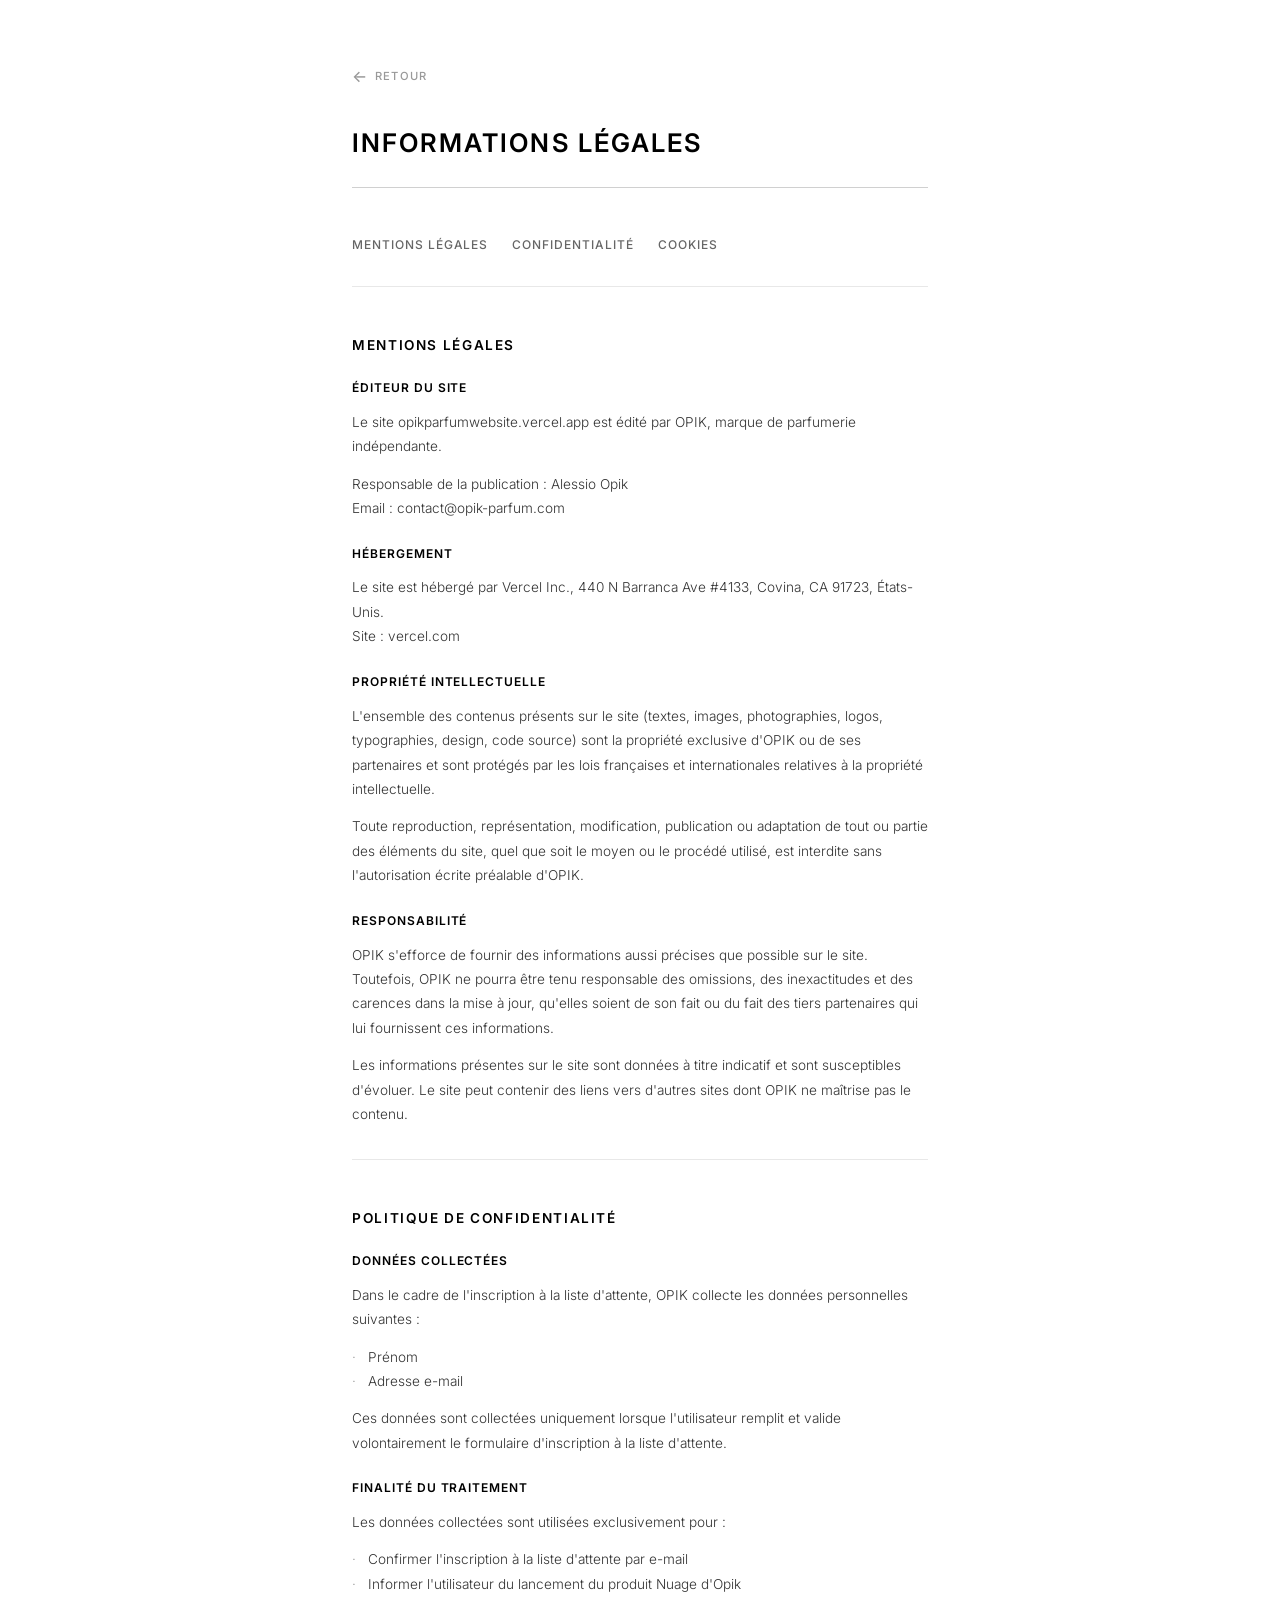
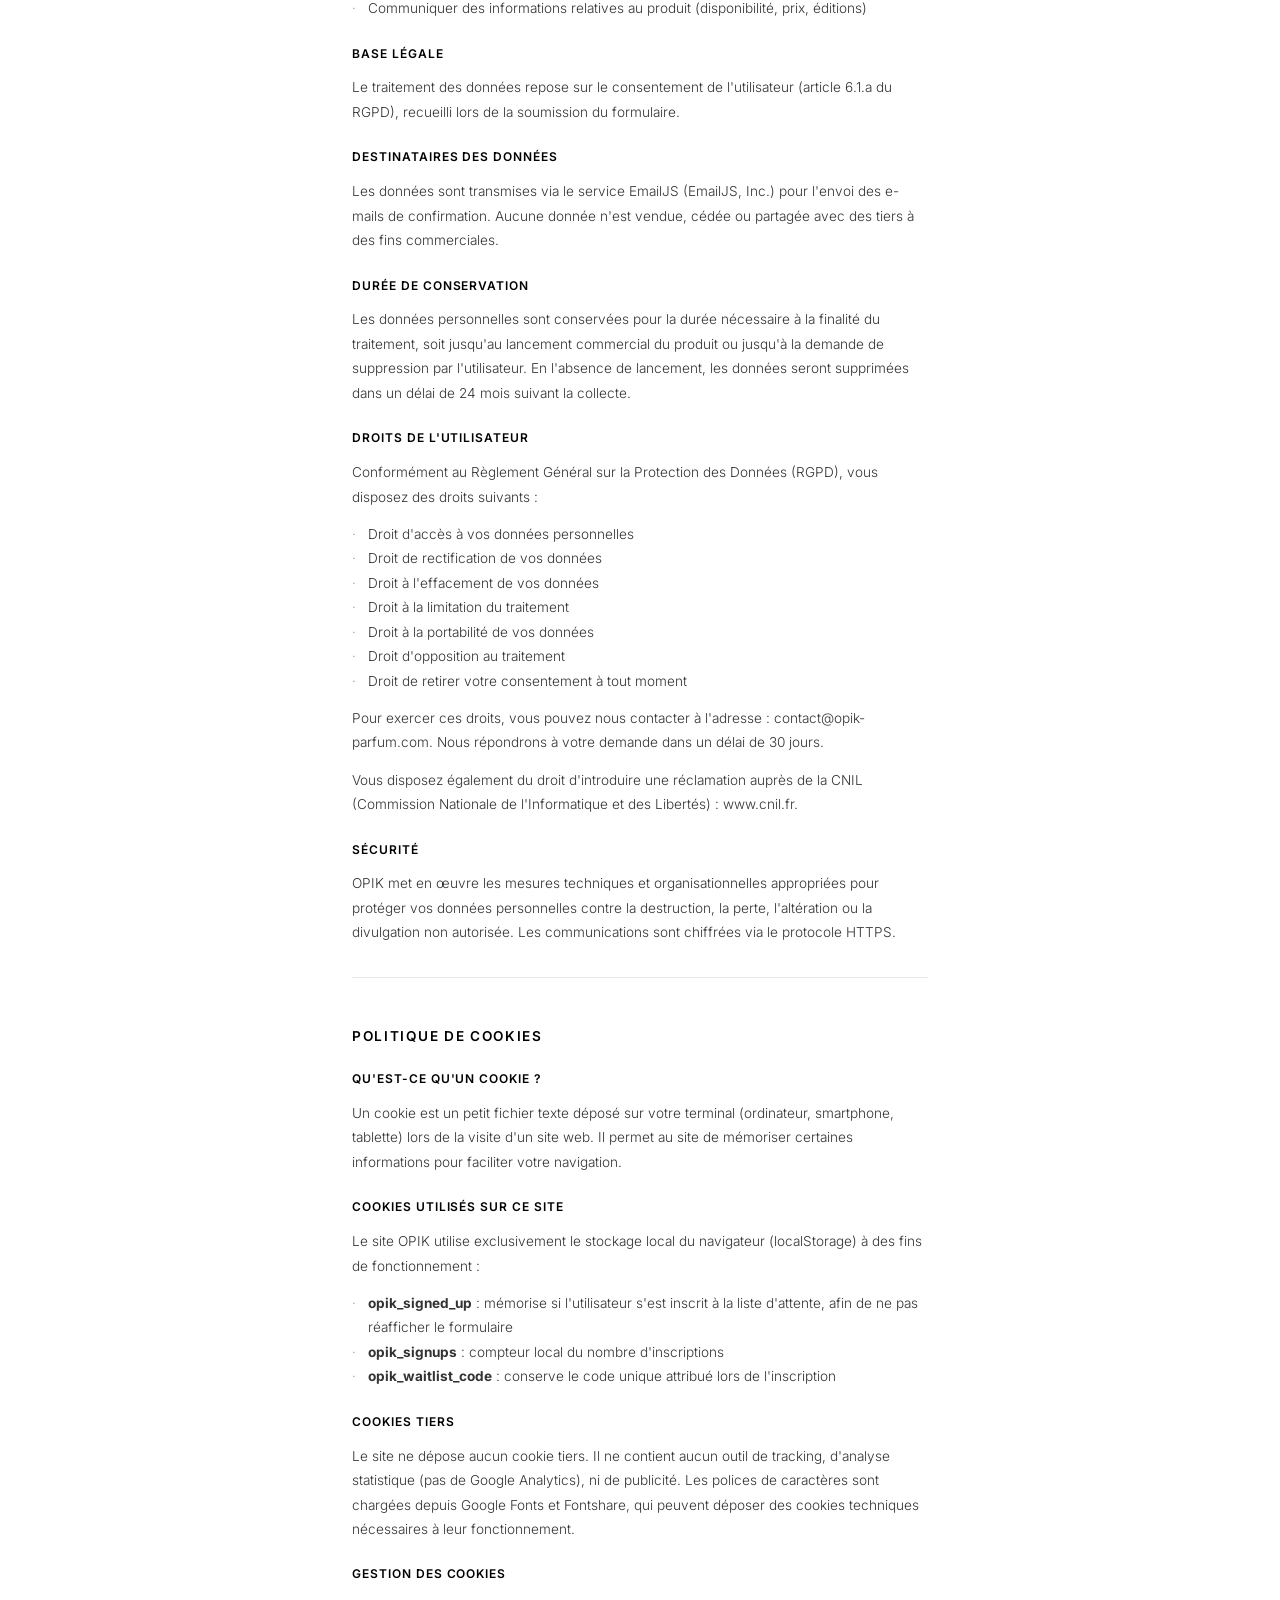
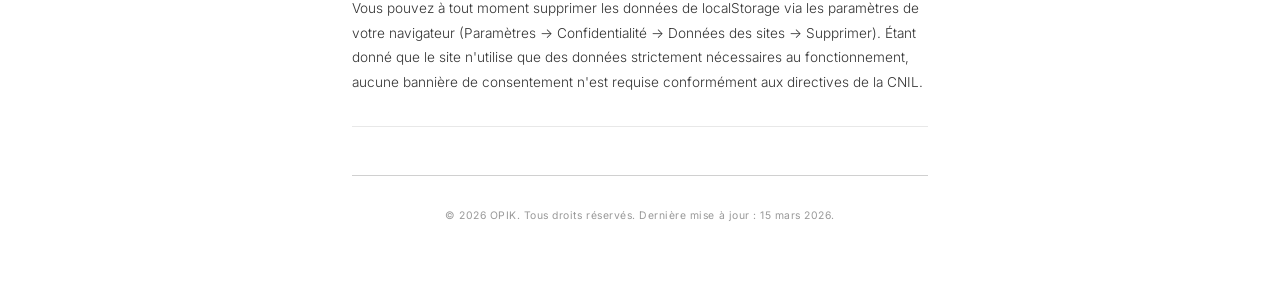
==== legal.html @ 7e567a43 "Extrait de Parfum, sticky bar earlier, legal page" ====
<!DOCTYPE html>
<html lang="fr">
<head>
    <meta charset="UTF-8">
    <meta name="viewport" content="width=device-width, initial-scale=1.0, viewport-fit=cover">
    <title>OPIK | Informations légales</title>
    <link rel="stylesheet" href="css/style.css">
    <link rel="preconnect" href="https://fonts.googleapis.com">
    <link rel="preconnect" href="https://fonts.gstatic.com" crossorigin>
    <link href="https://fonts.googleapis.com/css2?family=Inter:wght@300;400;500;600&display=swap" rel="stylesheet">
    <link href="https://api.fontshare.com/v2/css?f[]=cal-sans@1&display=swap" rel="stylesheet">
    <meta name="description" content="Mentions légales, politique de confidentialité et cookies du site OPIK.">
    <style>
        .legal {
            max-width: 640px;
            margin: 0 auto;
            padding: 3rem 1.5rem 4rem;
        }

        .legal__back {
            display: inline-flex;
            align-items: center;
            gap: 0.4rem;
            font-size: 0.7rem;
            font-weight: 500;
            letter-spacing: 0.12em;
            text-transform: uppercase;
            color: var(--grey-400);
            text-decoration: none;
            margin-bottom: 2.5rem;
            transition: color 0.3s ease;
        }

        .legal__back:hover {
            color: var(--black);
        }

        .legal__back-arrow {
            font-size: 1rem;
            line-height: 1;
        }

        .legal__page-title {
            font-family: var(--font-heading);
            font-size: 1.4rem;
            font-weight: 600;
            letter-spacing: 0.08em;
            text-transform: uppercase;
            margin-bottom: 3rem;
            padding-bottom: 1.5rem;
            border-bottom: 1px solid var(--grey-200);
        }

        .legal__nav {
            display: flex;
            flex-direction: column;
            gap: 0.6rem;
            margin-bottom: 3rem;
            padding-bottom: 2rem;
            border-bottom: 1px solid var(--grey-100);
        }

        .legal__nav-link {
            font-size: 0.75rem;
            font-weight: 500;
            letter-spacing: 0.08em;
            text-transform: uppercase;
            color: var(--grey-600);
            text-decoration: none;
            transition: color 0.3s ease;
        }

        .legal__nav-link:hover {
            color: var(--black);
        }

        .legal__section {
            margin-bottom: 3rem;
            padding-bottom: 2rem;
            border-bottom: 1px solid var(--grey-100);
        }

        .legal__section:last-child {
            border-bottom: none;
            margin-bottom: 0;
        }

        .legal__title {
            font-family: var(--font-heading);
            font-size: 0.85rem;
            font-weight: 600;
            letter-spacing: 0.12em;
            text-transform: uppercase;
            margin-bottom: 1.5rem;
        }

        .legal__subtitle {
            font-family: var(--font-heading);
            font-size: 0.75rem;
            font-weight: 600;
            letter-spacing: 0.08em;
            text-transform: uppercase;
            margin-top: 1.5rem;
            margin-bottom: 0.8rem;
        }

        .legal__text {
            font-size: 0.85rem;
            font-weight: 300;
            line-height: 1.8;
            color: var(--grey-800);
            margin-bottom: 0.8rem;
        }

        .legal__text:last-child {
            margin-bottom: 0;
        }

        .legal__list {
            list-style: none;
            padding: 0;
            margin: 0.5rem 0 0.8rem;
        }

        .legal__list li {
            font-size: 0.85rem;
            font-weight: 300;
            line-height: 1.8;
            color: var(--grey-800);
            padding-left: 1rem;
            position: relative;
        }

        .legal__list li::before {
            content: '·';
            position: absolute;
            left: 0;
            color: var(--grey-400);
        }

        .legal__footer {
            text-align: center;
            padding-top: 2rem;
            margin-top: 2rem;
            border-top: 1px solid var(--grey-200);
        }

        .legal__footer-text {
            font-size: 0.65rem;
            color: var(--grey-400);
            letter-spacing: 0.05em;
        }

        @media (min-width: 768px) {
            .legal {
                padding: 4rem 2rem 5rem;
            }

            .legal__page-title {
                font-size: 1.6rem;
            }

            .legal__nav {
                flex-direction: row;
                gap: 1.5rem;
            }
        }
    </style>
</head>
<body>

    <main class="legal">

        <a href="index.html" class="legal__back">
            <span class="legal__back-arrow">←</span>
            Retour
        </a>

        <h1 class="legal__page-title">Informations légales</h1>

        <!-- Navigation -->
        <nav class="legal__nav">
            <a href="#mentions" class="legal__nav-link">Mentions légales</a>
            <a href="#confidentialite" class="legal__nav-link">Confidentialité</a>
            <a href="#cookies" class="legal__nav-link">Cookies</a>
        </nav>

        <!-- 1. Mentions légales -->
        <section class="legal__section" id="mentions">
            <h2 class="legal__title">Mentions légales</h2>

            <h3 class="legal__subtitle">Éditeur du site</h3>
            <p class="legal__text">
                Le site opikparfumwebsite.vercel.app est édité par OPIK, marque de parfumerie indépendante.
            </p>
            <p class="legal__text">
                Responsable de la publication : Alessio Opik<br>
                Email : <a href="mailto:contact@opik-parfum.com" style="color: inherit;">contact@opik-parfum.com</a>
            </p>

            <h3 class="legal__subtitle">Hébergement</h3>
            <p class="legal__text">
                Le site est hébergé par Vercel Inc., 440 N Barranca Ave #4133, Covina, CA 91723, États-Unis.<br>
                Site : <a href="https://vercel.com" style="color: inherit;" target="_blank" rel="noopener">vercel.com</a>
            </p>

            <h3 class="legal__subtitle">Propriété intellectuelle</h3>
            <p class="legal__text">
                L'ensemble des contenus présents sur le site (textes, images, photographies, logos, typographies, design, code source) sont la propriété exclusive d'OPIK ou de ses partenaires et sont protégés par les lois françaises et internationales relatives à la propriété intellectuelle.
            </p>
            <p class="legal__text">
                Toute reproduction, représentation, modification, publication ou adaptation de tout ou partie des éléments du site, quel que soit le moyen ou le procédé utilisé, est interdite sans l'autorisation écrite préalable d'OPIK.
            </p>

            <h3 class="legal__subtitle">Responsabilité</h3>
            <p class="legal__text">
                OPIK s'efforce de fournir des informations aussi précises que possible sur le site. Toutefois, OPIK ne pourra être tenu responsable des omissions, des inexactitudes et des carences dans la mise à jour, qu'elles soient de son fait ou du fait des tiers partenaires qui lui fournissent ces informations.
            </p>
            <p class="legal__text">
                Les informations présentes sur le site sont données à titre indicatif et sont susceptibles d'évoluer. Le site peut contenir des liens vers d'autres sites dont OPIK ne maîtrise pas le contenu.
            </p>
        </section>

        <!-- 2. Politique de confidentialité -->
        <section class="legal__section" id="confidentialite">
            <h2 class="legal__title">Politique de confidentialité</h2>

            <h3 class="legal__subtitle">Données collectées</h3>
            <p class="legal__text">
                Dans le cadre de l'inscription à la liste d'attente, OPIK collecte les données personnelles suivantes :
            </p>
            <ul class="legal__list">
                <li>Prénom</li>
                <li>Adresse e-mail</li>
            </ul>
            <p class="legal__text">
                Ces données sont collectées uniquement lorsque l'utilisateur remplit et valide volontairement le formulaire d'inscription à la liste d'attente.
            </p>

            <h3 class="legal__subtitle">Finalité du traitement</h3>
            <p class="legal__text">
                Les données collectées sont utilisées exclusivement pour :
            </p>
            <ul class="legal__list">
                <li>Confirmer l'inscription à la liste d'attente par e-mail</li>
                <li>Informer l'utilisateur du lancement du produit Nuage d'Opik</li>
                <li>Communiquer des informations relatives au produit (disponibilité, prix, éditions)</li>
            </ul>

            <h3 class="legal__subtitle">Base légale</h3>
            <p class="legal__text">
                Le traitement des données repose sur le consentement de l'utilisateur (article 6.1.a du RGPD), recueilli lors de la soumission du formulaire.
            </p>

            <h3 class="legal__subtitle">Destinataires des données</h3>
            <p class="legal__text">
                Les données sont transmises via le service EmailJS (EmailJS, Inc.) pour l'envoi des e-mails de confirmation. Aucune donnée n'est vendue, cédée ou partagée avec des tiers à des fins commerciales.
            </p>

            <h3 class="legal__subtitle">Durée de conservation</h3>
            <p class="legal__text">
                Les données personnelles sont conservées pour la durée nécessaire à la finalité du traitement, soit jusqu'au lancement commercial du produit ou jusqu'à la demande de suppression par l'utilisateur. En l'absence de lancement, les données seront supprimées dans un délai de 24 mois suivant la collecte.
            </p>

            <h3 class="legal__subtitle">Droits de l'utilisateur</h3>
            <p class="legal__text">
                Conformément au Règlement Général sur la Protection des Données (RGPD), vous disposez des droits suivants :
            </p>
            <ul class="legal__list">
                <li>Droit d'accès à vos données personnelles</li>
                <li>Droit de rectification de vos données</li>
                <li>Droit à l'effacement de vos données</li>
                <li>Droit à la limitation du traitement</li>
                <li>Droit à la portabilité de vos données</li>
                <li>Droit d'opposition au traitement</li>
                <li>Droit de retirer votre consentement à tout moment</li>
            </ul>
            <p class="legal__text">
                Pour exercer ces droits, vous pouvez nous contacter à l'adresse : <a href="mailto:contact@opik-parfum.com" style="color: inherit;">contact@opik-parfum.com</a>. Nous répondrons à votre demande dans un délai de 30 jours.
            </p>
            <p class="legal__text">
                Vous disposez également du droit d'introduire une réclamation auprès de la CNIL (Commission Nationale de l'Informatique et des Libertés) : <a href="https://www.cnil.fr" style="color: inherit;" target="_blank" rel="noopener">www.cnil.fr</a>.
            </p>

            <h3 class="legal__subtitle">Sécurité</h3>
            <p class="legal__text">
                OPIK met en œuvre les mesures techniques et organisationnelles appropriées pour protéger vos données personnelles contre la destruction, la perte, l'altération ou la divulgation non autorisée. Les communications sont chiffrées via le protocole HTTPS.
            </p>
        </section>

        <!-- 3. Cookies -->
        <section class="legal__section" id="cookies">
            <h2 class="legal__title">Politique de cookies</h2>

            <h3 class="legal__subtitle">Qu'est-ce qu'un cookie ?</h3>
            <p class="legal__text">
                Un cookie est un petit fichier texte déposé sur votre terminal (ordinateur, smartphone, tablette) lors de la visite d'un site web. Il permet au site de mémoriser certaines informations pour faciliter votre navigation.
            </p>

            <h3 class="legal__subtitle">Cookies utilisés sur ce site</h3>
            <p class="legal__text">
                Le site OPIK utilise exclusivement le stockage local du navigateur (localStorage) à des fins de fonctionnement :
            </p>
            <ul class="legal__list">
                <li><strong>opik_signed_up</strong> : mémorise si l'utilisateur s'est inscrit à la liste d'attente, afin de ne pas réafficher le formulaire</li>
                <li><strong>opik_signups</strong> : compteur local du nombre d'inscriptions</li>
                <li><strong>opik_waitlist_code</strong> : conserve le code unique attribué lors de l'inscription</li>
            </ul>

            <h3 class="legal__subtitle">Cookies tiers</h3>
            <p class="legal__text">
                Le site ne dépose aucun cookie tiers. Il ne contient aucun outil de tracking, d'analyse statistique (pas de Google Analytics), ni de publicité. Les polices de caractères sont chargées depuis Google Fonts et Fontshare, qui peuvent déposer des cookies techniques nécessaires à leur fonctionnement.
            </p>

            <h3 class="legal__subtitle">Gestion des cookies</h3>
            <p class="legal__text">
                Vous pouvez à tout moment supprimer les données de localStorage via les paramètres de votre navigateur (Paramètres → Confidentialité → Données des sites → Supprimer). Étant donné que le site n'utilise que des données strictement nécessaires au fonctionnement, aucune bannière de consentement n'est requise conformément aux directives de la CNIL.
            </p>
        </section>

        <!-- Footer -->
        <div class="legal__footer">
            <p class="legal__footer-text">© 2026 OPIK. Tous droits réservés. Dernière mise à jour : 15 mars 2026.</p>
        </div>

    </main>

</body>
</html>
---- css/style.css ----
/* ============================================
   OPIK | Nuage d'Opik
   Style inspiré Balenciaga: brutalist-minimal,
   typographie forte, noir & blanc, mobile-first
   ============================================ */

/* --- Reset & Base --- */
*, *::before, *::after {
    margin: 0;
    padding: 0;
    box-sizing: border-box;
}

:root {
    --black: #000000;
    --white: #ffffff;
    --off-white: #f5f5f5;
    --grey-100: #e8e8e8;
    --grey-200: #d0d0d0;
    --grey-400: #999999;
    --grey-600: #666666;
    --grey-800: #333333;
    --font-primary: 'Inter', -apple-system, BlinkMacSystemFont, 'Helvetica Neue', Arial, sans-serif;
    --font-heading: 'Cal Sans', 'Inter', sans-serif;
    --transition: all 0.3s cubic-bezier(0.25, 0.46, 0.45, 0.94);
}

html {
    font-size: 16px;
    scroll-behavior: smooth;
    -webkit-font-smoothing: antialiased;
    -moz-osx-font-smoothing: grayscale;
    -webkit-text-size-adjust: 100%;
}

body {
    font-family: var(--font-primary);
    background-color: var(--white);
    color: var(--black);
    line-height: 1.5;
    overflow-x: hidden;
}

a {
    color: inherit;
    text-decoration: none;
}

img {
    max-width: 100%;
    display: block;
}

/* --- Typography (Balenciaga-inspired: uppercase, tight tracking, bold presence) --- */
.section-title {
    font-family: var(--font-heading);
    font-size: 0.7rem;
    font-weight: 600;
    letter-spacing: 0.2em;
    text-transform: uppercase;
    margin-bottom: 2rem;
    color: var(--grey-600);
}

/* --- Hero (fullscreen image + overlay text) --- */
.hero {
    position: relative;
    min-height: 100vh;
    min-height: 100dvh;
    display: flex;
    align-items: flex-end;
    justify-content: center;
    overflow: hidden;
    background: var(--black);
}

.hero__image {
    position: absolute;
    inset: 0;
    width: 100%;
    height: 100%;
    object-fit: cover;
    object-position: center;
    opacity: 0;
    animation: fadeIn 1.2s ease forwards;
    animation-delay: 0.2s;
}

.hero__overlay {
    position: absolute;
    inset: 0;
    background: linear-gradient(
        to top,
        rgba(0, 0, 0, 0.7) 0%,
        rgba(0, 0, 0, 0.15) 50%,
        rgba(0, 0, 0, 0.05) 100%
    );
    z-index: 1;
}

.hero__content {
    position: relative;
    z-index: 2;
    text-align: center;
    padding: 0 1.5rem 3rem;
    padding-bottom: calc(3rem + env(safe-area-inset-bottom, 0px));
    opacity: 0;
    animation: fadeInUp 1s ease forwards;
    animation-delay: 0.6s;
    width: 100%;
}

.hero__tag {
    display: inline-block;
    font-size: 0.6rem;
    font-weight: 500;
    letter-spacing: 0.25em;
    text-transform: uppercase;
    color: rgba(255, 255, 255, 0.7);
    border: 1px solid rgba(255, 255, 255, 0.3);
    padding: 0.35rem 1rem;
    margin-bottom: 1.2rem;
}

.hero__title {
    font-family: var(--font-heading);
    font-size: clamp(1.8rem, 7vw, 2.2rem);
    font-weight: 600;
    letter-spacing: 0.08em;
    text-transform: uppercase;
    line-height: 1.1;
    margin-bottom: 0.5rem;
    color: var(--white);
}

.hero__subtitle {
    font-size: 0.7rem;
    font-weight: 400;
    letter-spacing: 0.2em;
    text-transform: uppercase;
    color: rgba(255, 255, 255, 0.6);
    margin-bottom: 1rem;
}

.hero__price {
    font-size: 1rem;
    font-weight: 400;
    letter-spacing: 0.05em;
    color: var(--white);
}

/* --- Accordions --- */
.accordions {
    padding: 0 1.5rem;
}

.accordions__inner {
    max-width: 600px;
    margin: 0 auto;
}

.accordion {
    border-bottom: 1px solid var(--grey-200);
}

.accordion:first-child {
    border-top: 1px solid var(--grey-200);
}

.accordion__header {
    display: flex;
    align-items: center;
    justify-content: space-between;
    width: 100%;
    padding: 1.4rem 0;
    background: none;
    border: none;
    cursor: pointer;
    font-family: var(--font-heading);
    font-size: 0.75rem;
    font-weight: 600;
    letter-spacing: 0.15em;
    text-transform: uppercase;
    color: var(--black);
    text-align: left;
    transition: var(--transition);
}

.accordion__header:hover {
    opacity: 0.6;
}

.accordion__icon {
    position: relative;
    width: 16px;
    height: 16px;
    flex-shrink: 0;
}

.accordion__icon::before,
.accordion__icon::after {
    content: '';
    position: absolute;
    background: var(--black);
    transition: transform 0.3s ease;
}

/* Horizontal bar */
.accordion__icon::before {
    top: 50%;
    left: 0;
    right: 0;
    height: 1.5px;
    transform: translateY(-50%);
}

/* Vertical bar */
.accordion__icon::after {
    left: 50%;
    top: 0;
    bottom: 0;
    width: 1.5px;
    transform: translateX(-50%);
}

/* When open: rotate vertical bar to form a minus */
.accordion.is-open .accordion__icon::after {
    transform: translateX(-50%) rotate(90deg);
}

.accordion__body {
    max-height: 0;
    overflow: hidden;
    transition: max-height 0.4s cubic-bezier(0.25, 0.46, 0.45, 0.94);
}

.accordion.is-open .accordion__body {
    max-height: 600px;
}

.accordion__content {
    padding-bottom: 1.8rem;
}

.accordion__text {
    font-size: 0.88rem;
    font-weight: 300;
    line-height: 1.75;
    color: var(--grey-800);
    margin-bottom: 1rem;
}

.accordion__text:last-child {
    margin-bottom: 0;
}

.accordion__text--small {
    font-size: 0.75rem;
    color: var(--grey-400);
}

.accordion__keynotes {
    margin-top: 1.5rem;
    padding-top: 1.5rem;
    border-top: 1px solid var(--grey-100);
}

.accordion__keynotes-label {
    display: block;
    font-family: var(--font-heading);
    font-size: 0.65rem;
    font-weight: 600;
    letter-spacing: 0.12em;
    text-transform: uppercase;
    color: var(--black);
    margin-bottom: 0.3rem;
}

.accordion__keynotes-list {
    font-size: 0.85rem;
    font-weight: 300;
    line-height: 1.7;
    color: var(--grey-800);
}

.accordion__specs {
    margin-top: 1.2rem;
    padding-top: 1.2rem;
    border-top: 1px solid var(--grey-100);
}

/* --- Gallery (slider, one image at a time) --- */
.gallery {
    width: 100%;
    overflow: hidden;
    margin-top: 2.5rem;
    -webkit-overflow-scrolling: touch;
}

.gallery__slider {
    position: relative;
    width: 100%;
    height: 100vw;
    max-height: 500px;
    overflow: hidden;
    touch-action: pan-y pinch-zoom;
    cursor: grab;
    -webkit-user-select: none;
    user-select: none;
}

.gallery__slider:active {
    cursor: grabbing;
}

.gallery__track {
    display: flex;
    height: 100%;
    transition: transform 0.4s cubic-bezier(0.25, 0.46, 0.45, 0.94);
    will-change: transform;
}

.gallery__slide {
    min-width: 100%;
    width: 100%;
    height: 100%;
    flex-shrink: 0;
    overflow: hidden;
    background: var(--off-white);
}

.gallery__img {
    width: 100%;
    height: 100%;
    object-fit: cover;
    object-position: center;
    display: block;
    -webkit-user-select: none;
    user-select: none;
    -webkit-user-drag: none;
    pointer-events: none;
}

.gallery__dots {
    display: flex;
    justify-content: center;
    gap: 8px;
    padding: 1rem 0;
}

.gallery__dot {
    width: 7px;
    height: 7px;
    border-radius: 50%;
    background: var(--grey-200);
    border: none;
    padding: 0;
    cursor: pointer;
    transition: background 0.3s ease;
}

.gallery__dot.is-active {
    background: var(--black);
}

/* --- Reviews (card style) --- */
.reviews {
    padding: 3rem 1.5rem;
    padding-bottom: calc(3rem + 80px + env(safe-area-inset-bottom, 0px));
}

.reviews__inner {
    max-width: 600px;
    margin: 0 auto;
}

.reviews__list {
    display: flex;
    flex-direction: column;
    gap: 0;
}

.review {
    padding: 1.8rem 0;
    border-bottom: 1px solid var(--grey-100);
}

.review:first-child {
    border-top: 1px solid var(--grey-100);
}

.review__top {
    display: flex;
    justify-content: space-between;
    align-items: center;
    margin-bottom: 0.8rem;
}

.review__stars {
    font-size: 0.8rem;
    letter-spacing: 0.05em;
    color: var(--black);
}

.review__date {
    font-size: 0.7rem;
    font-weight: 400;
    color: var(--grey-400);
}

.review__title {
    font-family: var(--font-heading);
    font-size: 0.95rem;
    font-weight: 600;
    letter-spacing: 0.02em;
    text-transform: uppercase;
    color: var(--black);
    margin-bottom: 0.8rem;
}

.review__author {
    font-size: 0.85rem;
    font-weight: 500;
    color: var(--black);
    margin-bottom: 0.8rem;
}

.review__text {
    font-size: 0.88rem;
    font-weight: 300;
    line-height: 1.7;
    color: var(--grey-800);
    margin-bottom: 1rem;
}

.review__meta {
    margin-bottom: 0.6rem;
}

.review__meta-label {
    font-size: 0.75rem;
    font-weight: 300;
    color: var(--grey-400);
}

.review__meta-value {
    display: block;
    font-size: 0.85rem;
    font-weight: 500;
    color: var(--black);
    margin-top: 0.15rem;
}

.review__recommend {
    font-size: 0.8rem;
    font-weight: 300;
    color: var(--grey-600);
    margin-top: 0.8rem;
}

/* --- Sticky Bottom Bar --- */
.sticky-bar {
    position: fixed;
    bottom: 0;
    left: 0;
    right: 0;
    z-index: 999;
    background: var(--white);
    border-top: 1px solid var(--grey-100);
    padding: 0.8rem 1.5rem;
    padding-bottom: calc(0.8rem + env(safe-area-inset-bottom, 0px));
    transform: translateY(100%);
    transition: transform 0.4s cubic-bezier(0.25, 0.46, 0.45, 0.94);
}

.sticky-bar.is-visible {
    transform: translateY(0);
}

.sticky-bar__inner {
    max-width: 600px;
    margin: 0 auto;
    display: flex;
    align-items: center;
    justify-content: space-between;
    gap: 1rem;
}

.sticky-bar__info {
    display: flex;
    flex-direction: column;
    gap: 0.1rem;
}

.sticky-bar__name {
    font-family: var(--font-heading);
    font-size: 0.75rem;
    font-weight: 600;
    letter-spacing: 0.05em;
    text-transform: uppercase;
}

.sticky-bar__price {
    font-size: 0.8rem;
    font-weight: 400;
    color: var(--grey-600);
}

.sticky-bar__btn {
    display: inline-flex;
    align-items: center;
    justify-content: center;
    padding: 0.85rem 1.2rem;
    font-family: var(--font-primary);
    font-size: 0.6rem;
    font-weight: 500;
    letter-spacing: 0.15em;
    text-transform: uppercase;
    background: var(--black);
    color: var(--white);
    border: none;
    cursor: pointer;
    transition: var(--transition);
    white-space: nowrap;
    flex-shrink: 0;
}

.sticky-bar__btn:hover {
    background: var(--grey-800);
}

.sticky-bar__btn:active {
    transform: scale(0.98);
}

.sticky-bar__btn--confirmed {
    background: var(--grey-400);
    pointer-events: none;
}

/* --- Modal --- */
.modal {
    position: fixed;
    inset: 0;
    z-index: 2000;
    display: flex;
    align-items: flex-end;
    justify-content: center;
    pointer-events: none;
    opacity: 0;
    transition: opacity 0.3s ease;
}

.modal.is-open {
    pointer-events: auto;
    opacity: 1;
}

.modal__overlay {
    position: absolute;
    inset: 0;
    background: rgba(0, 0, 0, 0.5);
}

.modal__content {
    position: relative;
    width: 100%;
    max-width: 500px;
    background: var(--white);
    padding: 2rem 1.5rem 2.5rem;
    padding-bottom: calc(2.5rem + env(safe-area-inset-bottom, 0px));
    border-radius: 12px 12px 0 0;
    transform: translateY(100%);
    transition: transform 0.4s cubic-bezier(0.25, 0.46, 0.45, 0.94);
    max-height: 90vh;
    max-height: 90dvh;
    overflow-y: auto;
}

.modal.is-open .modal__content {
    transform: translateY(0);
}

.modal__close {
    position: absolute;
    top: 1rem;
    right: 1.2rem;
    background: none;
    border: none;
    font-size: 1.1rem;
    color: var(--grey-400);
    cursor: pointer;
    padding: 0.3rem;
    transition: var(--transition);
}

.modal__close:hover {
    color: var(--black);
}

.modal__title {
    font-family: var(--font-heading);
    font-size: 1rem;
    font-weight: 600;
    letter-spacing: 0.08em;
    text-transform: uppercase;
    margin-bottom: 1.2rem;
}

.modal__counter {
    display: flex;
    flex-direction: column;
    align-items: center;
    gap: 0.2rem;
    margin-bottom: 1.5rem;
}

.modal__counter-number {
    font-size: 2rem;
    font-weight: 300;
    letter-spacing: 0.05em;
}

.modal__counter-label {
    font-size: 0.6rem;
    font-weight: 400;
    letter-spacing: 0.15em;
    text-transform: uppercase;
    color: var(--grey-400);
}

.modal__form {
    display: flex;
    flex-direction: column;
    gap: 0.75rem;
    margin-bottom: 1rem;
}

.modal__input {
    width: 100%;
    padding: 0.9rem 1rem;
    font-family: var(--font-primary);
    font-size: 0.8rem;
    font-weight: 300;
    letter-spacing: 0.05em;
    background: transparent;
    border: 1px solid var(--grey-200);
    color: var(--black);
    outline: none;
    transition: var(--transition);
}

.modal__input::placeholder {
    color: var(--grey-400);
}

.modal__input:focus {
    border-color: var(--black);
}

.modal__btn {
    width: 100%;
    padding: 0.9rem 2rem;
    font-family: var(--font-primary);
    font-size: 0.7rem;
    font-weight: 500;
    letter-spacing: 0.2em;
    text-transform: uppercase;
    background: var(--black);
    color: var(--white);
    border: none;
    cursor: pointer;
    transition: var(--transition);
}

.modal__btn:hover {
    background: var(--grey-800);
}

.modal__btn--confirmed {
    background: var(--grey-400);
    pointer-events: none;
}

.modal__note {
    font-size: 0.65rem;
    font-weight: 300;
    color: var(--grey-400);
    text-align: center;
    letter-spacing: 0.03em;
}

/* Thank you message */
.modal__thanks {
    display: none;
    text-align: center;
    padding: 1rem 0;
}

.modal__thanks.is-visible {
    display: block;
}

.modal__thanks-icon {
    width: 48px;
    height: 48px;
    margin: 0 auto 1rem;
    border-radius: 50%;
    background: var(--black);
    color: var(--white);
    display: flex;
    align-items: center;
    justify-content: center;
    font-size: 1.2rem;
}

.modal__thanks-title {
    font-family: var(--font-heading);
    font-size: 1.1rem;
    font-weight: 600;
    letter-spacing: 0.08em;
    text-transform: uppercase;
    margin-bottom: 0.6rem;
}

.modal__thanks-text {
    font-size: 0.85rem;
    font-weight: 300;
    line-height: 1.6;
    color: var(--grey-600);
}

.modal__thanks-code {
    display: flex;
    flex-direction: column;
    align-items: center;
    gap: 0.3rem;
    margin-top: 1.5rem;
    padding: 1rem 1.5rem;
    border: 1px solid var(--grey-200);
}

.modal__thanks-code-label {
    font-size: 0.65rem;
    letter-spacing: 0.15em;
    text-transform: uppercase;
    color: var(--grey-500);
}

.modal__thanks-code-value {
    font-family: var(--font-heading);
    font-size: 1.5rem;
    letter-spacing: 0.2em;
    color: var(--black);
}

/* --- Footer --- */
.footer {
    padding: 3rem 1.5rem;
    padding-bottom: calc(3rem + 80px + env(safe-area-inset-bottom, 0px));
    background: var(--black);
    color: var(--white);
}

.footer__inner {
    max-width: 600px;
    margin: 0 auto;
    text-align: center;
}

.footer__top {
    margin-bottom: 2rem;
}

.footer__logo {
    font-family: var(--font-heading);
    display: block;
    font-size: 1.1rem;
    font-weight: 600;
    letter-spacing: 0.35em;
    text-transform: uppercase;
    color: var(--white);
    margin-bottom: 0.5rem;
}

.footer__tagline {
    font-size: 0.7rem;
    font-weight: 300;
    letter-spacing: 0.1em;
    color: var(--grey-400);
}

.footer__contact {
    margin-bottom: 2rem;
    padding-bottom: 2rem;
    border-bottom: 1px solid rgba(255, 255, 255, 0.1);
}

.footer__contact-label {
    display: block;
    font-size: 0.6rem;
    font-weight: 500;
    letter-spacing: 0.2em;
    text-transform: uppercase;
    color: var(--grey-400);
    margin-bottom: 0.4rem;
}

.footer__email {
    font-size: 0.85rem;
    font-weight: 300;
    color: var(--white);
    text-decoration: none;
    letter-spacing: 0.03em;
    transition: var(--transition);
}

.footer__email:hover {
    color: var(--grey-200);
}

.footer__legal {
    display: flex;
    justify-content: center;
    align-items: center;
    flex-wrap: wrap;
    gap: 0.3rem 0.4rem;
    margin-bottom: 1.5rem;
}

.footer__link {
    font-size: 0.65rem;
    font-weight: 400;
    letter-spacing: 0.08em;
    text-transform: uppercase;
    color: var(--grey-400);
    text-decoration: none;
    transition: var(--transition);
}

.footer__link:hover {
    color: var(--white);
}

.footer__sep {
    color: var(--grey-600);
    font-size: 0.65rem;
}

.footer__copy {
    font-size: 0.6rem;
    color: var(--grey-600);
    letter-spacing: 0.05em;
}

/* --- Animations --- */
@keyframes fadeIn {
    from { opacity: 0; }
    to { opacity: 1; }
}

@keyframes fadeInUp {
    from {
        opacity: 0;
        transform: translateY(20px);
    }
    to {
        opacity: 1;
        transform: translateY(0);
    }
}

.fade-in {
    opacity: 0;
    transform: translateY(15px);
    transition: opacity 0.6s ease, transform 0.6s ease;
}

.fade-in.visible {
    opacity: 1;
    transform: translateY(0);
}

/* --- Small phones (max-width: 374px) --- */
@media (max-width: 374px) {
    .hero__title {
        font-size: 1.6rem;
    }

    .hero__tag {
        font-size: 0.55rem;
        padding: 0.3rem 0.8rem;
    }

    .sticky-bar__inner {
        gap: 0.5rem;
    }

    .sticky-bar__btn {
        padding: 0.75rem 1rem;
        font-size: 0.55rem;
    }

    .modal__counter-number {
        font-size: 1.6rem;
    }

    .footer__legal {
        flex-direction: column;
        gap: 0.5rem;
    }

    .footer__sep {
        display: none;
    }
}

/* --- Desktop (min-width: 768px) --- */
@media (min-width: 768px) {
    .hero {
        min-height: 100vh;
        min-height: 100dvh;
    }

    .hero__title {
        font-size: 3rem;
    }

    .hero__content {
        padding: 0 2rem 4rem;
    }

    .sticky-bar__btn {
        padding: 0.85rem 1.6rem;
        font-size: 0.65rem;
        letter-spacing: 0.18em;
    }

    .accordions,
    .reviews {
        padding: 4rem 2rem;
    }

    .gallery__slider {
        height: 450px;
        max-height: none;
    }
}

/* --- Large Desktop (min-width: 1024px) --- */
@media (min-width: 1024px) {
    .hero {
        min-height: 100vh;
        min-height: 100dvh;
    }

    .hero__content {
        padding: 0 4rem 5rem;
        text-align: left;
        align-self: flex-end;
        max-width: 600px;
        margin-left: 0;
    }

    .hero__title {
        font-size: 3.5rem;
    }

    .accordions,
    .reviews {
        padding: 5rem 3rem;
    }

    .gallery__slider {
        height: 550px;
    }

    .modal__content {
        border-radius: 12px;
        margin-bottom: 2rem;
    }
}
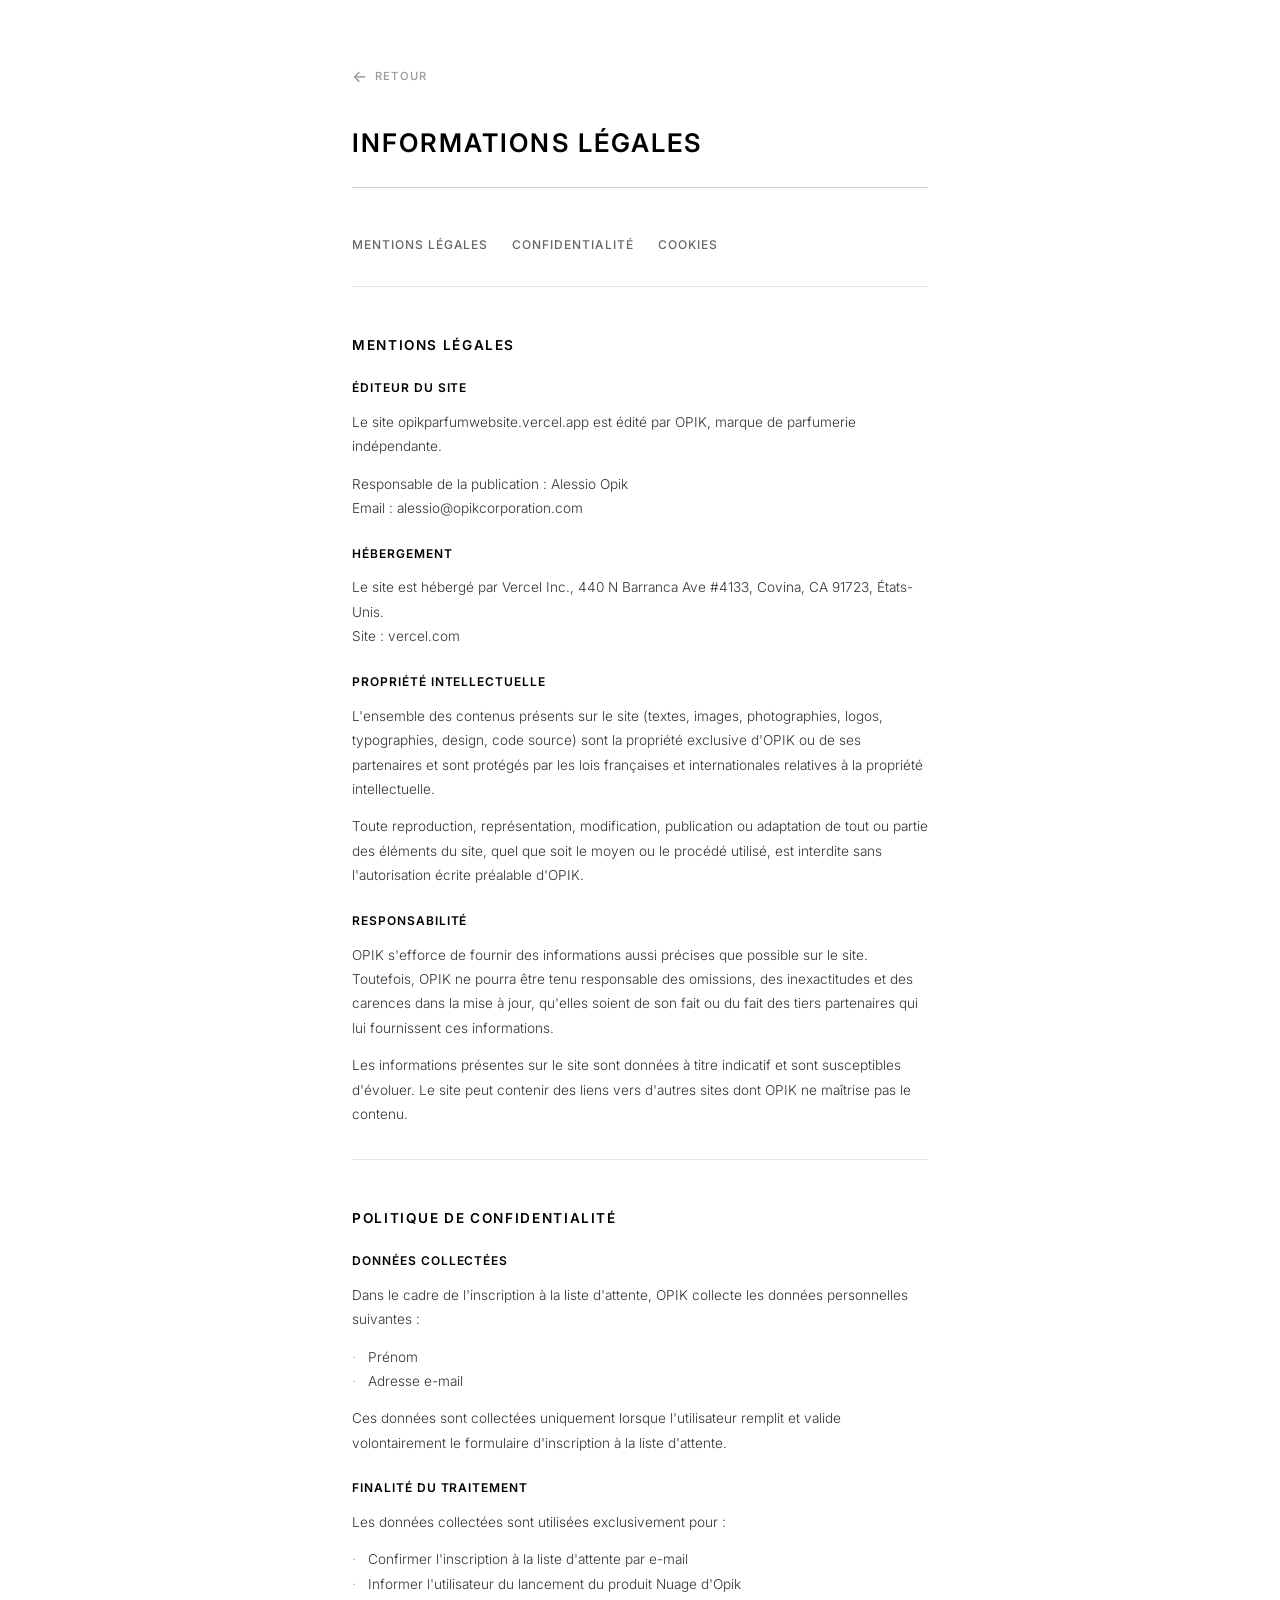
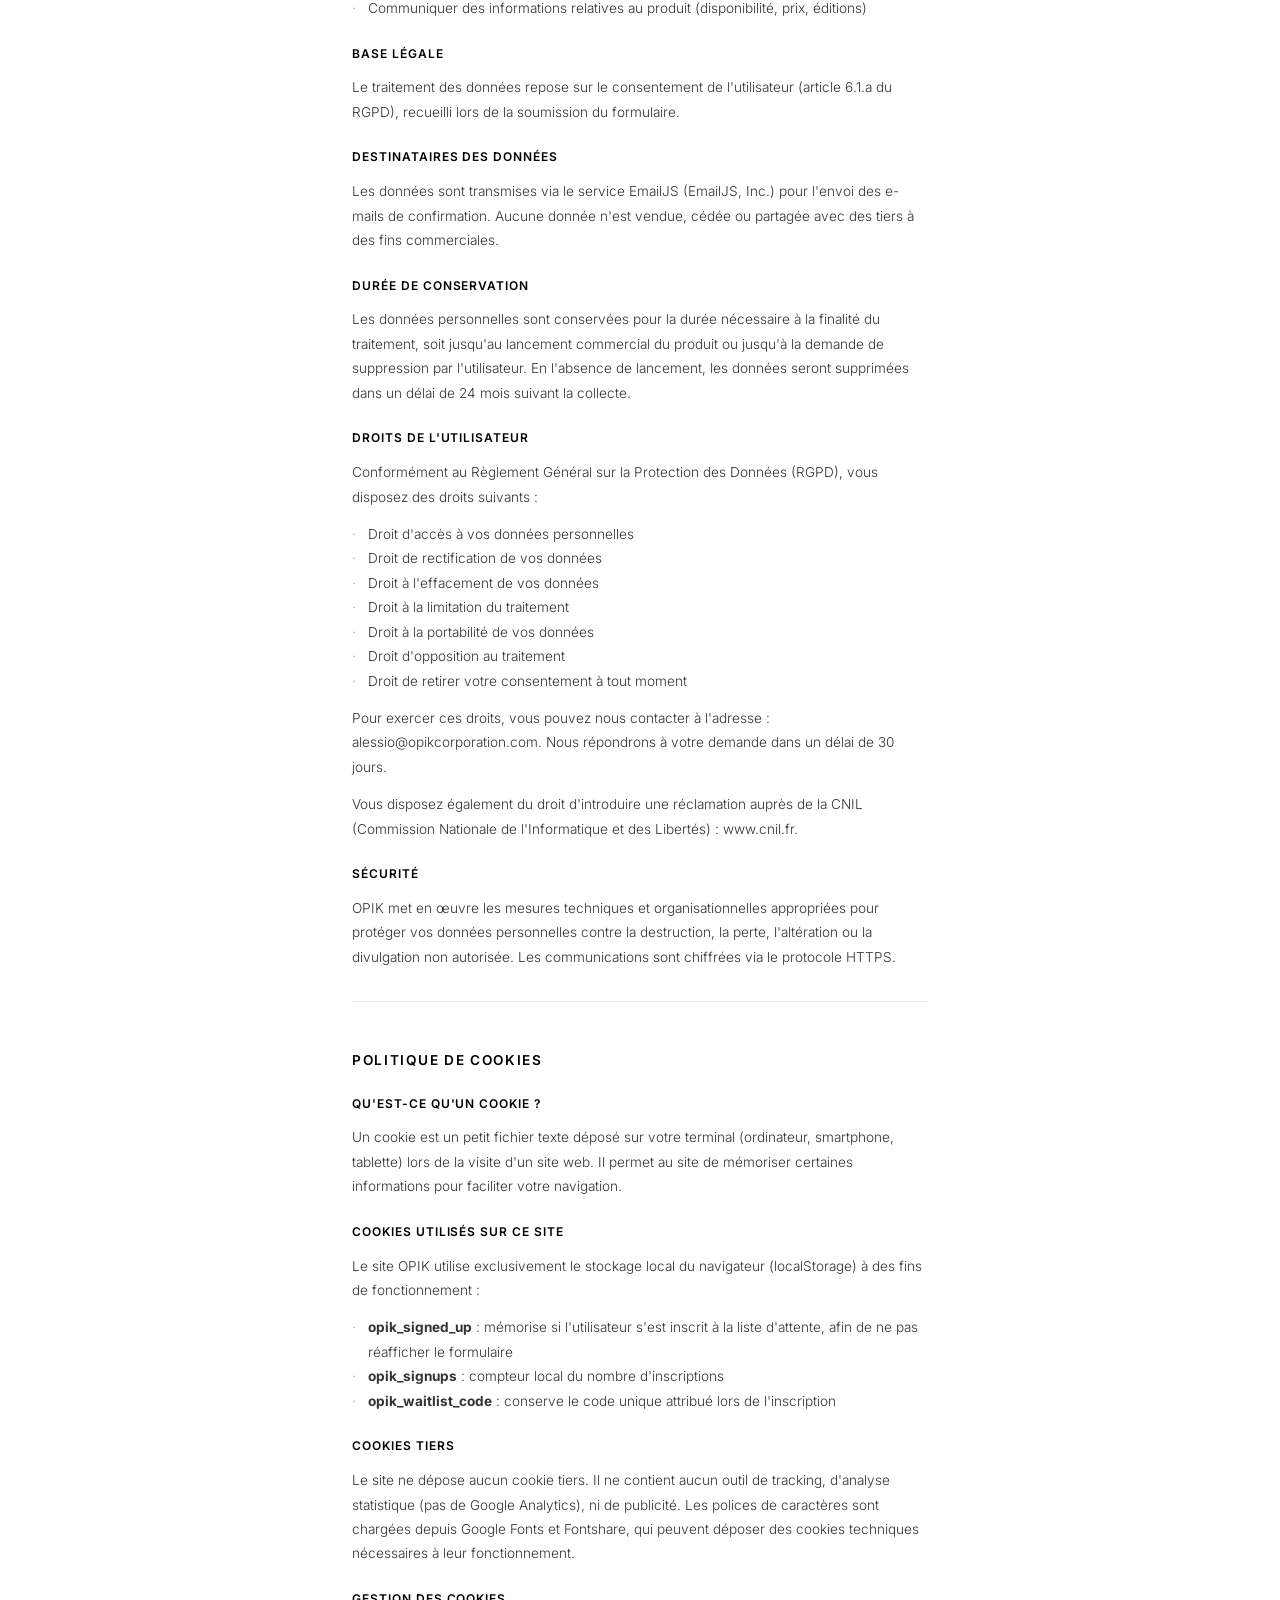
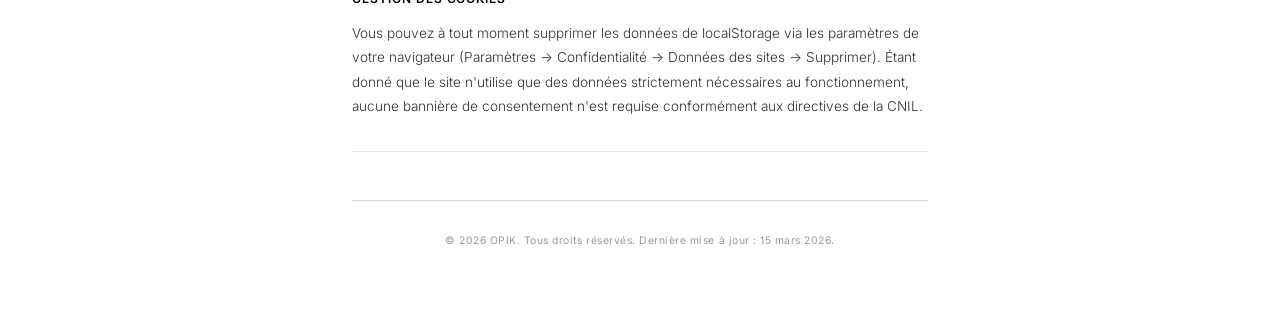
==== commit f2fc630c: "No autoplay gallery, update email, desktop layout overhaul" ====
--- a/legal.html
+++ b/legal.html
@@ -195,7 +195,7 @@
             </p>
             <p class="legal__text">
                 Responsable de la publication : Alessio Opik<br>
-                Email : <a href="mailto:contact@opik-parfum.com" style="color: inherit;">contact@opik-parfum.com</a>
+                Email : <a href="mailto:alessio@opikcorporation.com" style="color: inherit;">alessio@opikcorporation.com</a>
             </p>
 
             <h3 class="legal__subtitle">Hébergement</h3>
@@ -276,7 +276,7 @@
                 <li>Droit de retirer votre consentement à tout moment</li>
             </ul>
             <p class="legal__text">
-                Pour exercer ces droits, vous pouvez nous contacter à l'adresse : <a href="mailto:contact@opik-parfum.com" style="color: inherit;">contact@opik-parfum.com</a>. Nous répondrons à votre demande dans un délai de 30 jours.
+                Pour exercer ces droits, vous pouvez nous contacter à l'adresse : <a href="mailto:alessio@opikcorporation.com" style="color: inherit;">alessio@opikcorporation.com</a>. Nous répondrons à votre demande dans un délai de 30 jours.
             </p>
             <p class="legal__text">
                 Vous disposez également du droit d'introduire une réclamation auprès de la CNIL (Commission Nationale de l'Informatique et des Libertés) : <a href="https://www.cnil.fr" style="color: inherit;" target="_blank" rel="noopener">www.cnil.fr</a>.
--- a/css/style.css
+++ b/css/style.css
@@ -927,7 +927,21 @@
     }
 
     .hero__content {
-        padding: 0 2rem 4rem;
+        padding: 0 3rem 5rem;
+        max-width: 800px;
+    }
+
+    .hero__tag {
+        font-size: 0.65rem;
+        padding: 0.4rem 1.2rem;
+    }
+
+    .hero__subtitle {
+        font-size: 0.8rem;
+    }
+
+    .hero__price {
+        font-size: 1.1rem;
     }
 
     .sticky-bar__btn {
@@ -936,14 +950,73 @@
         letter-spacing: 0.18em;
     }
 
-    .accordions,
+    .sticky-bar__inner {
+        max-width: 800px;
+    }
+
+    /* Accordions wider on tablet+ */
+    .accordions {
+        padding: 3rem 2rem;
+    }
+
+    .accordions__inner {
+        max-width: 700px;
+    }
+
+    .accordion__header {
+        font-size: 0.8rem;
+        padding: 1.6rem 0;
+    }
+
+    .accordion__text {
+        font-size: 0.92rem;
+    }
+
+    /* Gallery: larger on tablet */
+    .gallery {
+        max-width: 800px;
+        margin-left: auto;
+        margin-right: auto;
+        margin-top: 3rem;
+    }
+
+    .gallery__slider {
+        height: 500px;
+        max-height: none;
+    }
+
+    /* Reviews wider */
     .reviews {
         padding: 4rem 2rem;
-    }
-
-    .gallery__slider {
-        height: 450px;
-        max-height: none;
+        padding-bottom: calc(4rem + 80px + env(safe-area-inset-bottom, 0px));
+    }
+
+    .reviews__inner {
+        max-width: 700px;
+    }
+
+    .review__title {
+        font-size: 1rem;
+    }
+
+    .review__text {
+        font-size: 0.92rem;
+    }
+
+    /* Footer wider */
+    .footer__inner {
+        max-width: 800px;
+    }
+
+    /* Modal centered on tablet+ */
+    .modal {
+        align-items: center;
+    }
+
+    .modal__content {
+        border-radius: 8px;
+        max-width: 460px;
+        padding: 2.5rem 2rem;
     }
 }
 
@@ -955,28 +1028,135 @@
     }
 
     .hero__content {
-        padding: 0 4rem 5rem;
-        text-align: left;
-        align-self: flex-end;
-        max-width: 600px;
-        margin-left: 0;
+        padding: 0 5rem 6rem;
+        text-align: center;
+        max-width: 900px;
+        margin: 0 auto;
     }
 
     .hero__title {
-        font-size: 3.5rem;
-    }
-
-    .accordions,
+        font-size: 4rem;
+    }
+
+    .hero__subtitle {
+        font-size: 0.85rem;
+        letter-spacing: 0.25em;
+    }
+
+    .hero__price {
+        font-size: 1.2rem;
+    }
+
+    /* Two-column layout: content left, gallery right */
+    .accordions {
+        padding: 4rem 3rem;
+    }
+
+    .accordions__inner {
+        max-width: 750px;
+    }
+
+    .accordion__header {
+        font-size: 0.85rem;
+        padding: 1.8rem 0;
+    }
+
+    .gallery {
+        max-width: 900px;
+        margin-left: auto;
+        margin-right: auto;
+        margin-top: 0;
+    }
+
+    .gallery__slider {
+        height: 600px;
+    }
+
     .reviews {
         padding: 5rem 3rem;
+        padding-bottom: calc(5rem + 80px);
+    }
+
+    .reviews__inner {
+        max-width: 750px;
+    }
+
+    .reviews__list {
+        display: grid;
+        grid-template-columns: repeat(3, 1fr);
+        gap: 2rem;
+    }
+
+    .review {
+        padding: 1.5rem;
+        border: 1px solid var(--grey-100);
+        border-bottom: 1px solid var(--grey-100);
+    }
+
+    .review:first-child {
+        border-top: 1px solid var(--grey-100);
+    }
+
+    /* Sticky bar wider */
+    .sticky-bar__inner {
+        max-width: 900px;
+    }
+
+    .sticky-bar__name {
+        font-size: 0.85rem;
+    }
+
+    .sticky-bar__price {
+        font-size: 0.9rem;
+    }
+
+    .sticky-bar__btn {
+        padding: 0.9rem 2rem;
+        font-size: 0.7rem;
+    }
+
+    /* Footer wider */
+    .footer__inner {
+        max-width: 900px;
+    }
+
+    .footer__logo {
+        font-size: 1.3rem;
+    }
+
+    /* Modal centered with more space */
+    .modal__content {
+        border-radius: 8px;
+        max-width: 480px;
+        padding: 3rem 2.5rem;
+    }
+}
+
+/* --- Extra large Desktop (min-width: 1400px) --- */
+@media (min-width: 1400px) {
+    .hero__title {
+        font-size: 4.5rem;
+    }
+
+    .hero__content {
+        max-width: 1000px;
+    }
+
+    .accordions__inner,
+    .reviews__inner {
+        max-width: 850px;
+    }
+
+    .gallery {
+        max-width: 1000px;
     }
 
     .gallery__slider {
-        height: 550px;
-    }
-
-    .modal__content {
-        border-radius: 12px;
-        margin-bottom: 2rem;
-    }
-}
+        height: 650px;
+    }
+
+    .sticky-bar__inner,
+    .footer__inner {
+        max-width: 1000px;
+    }
+}
